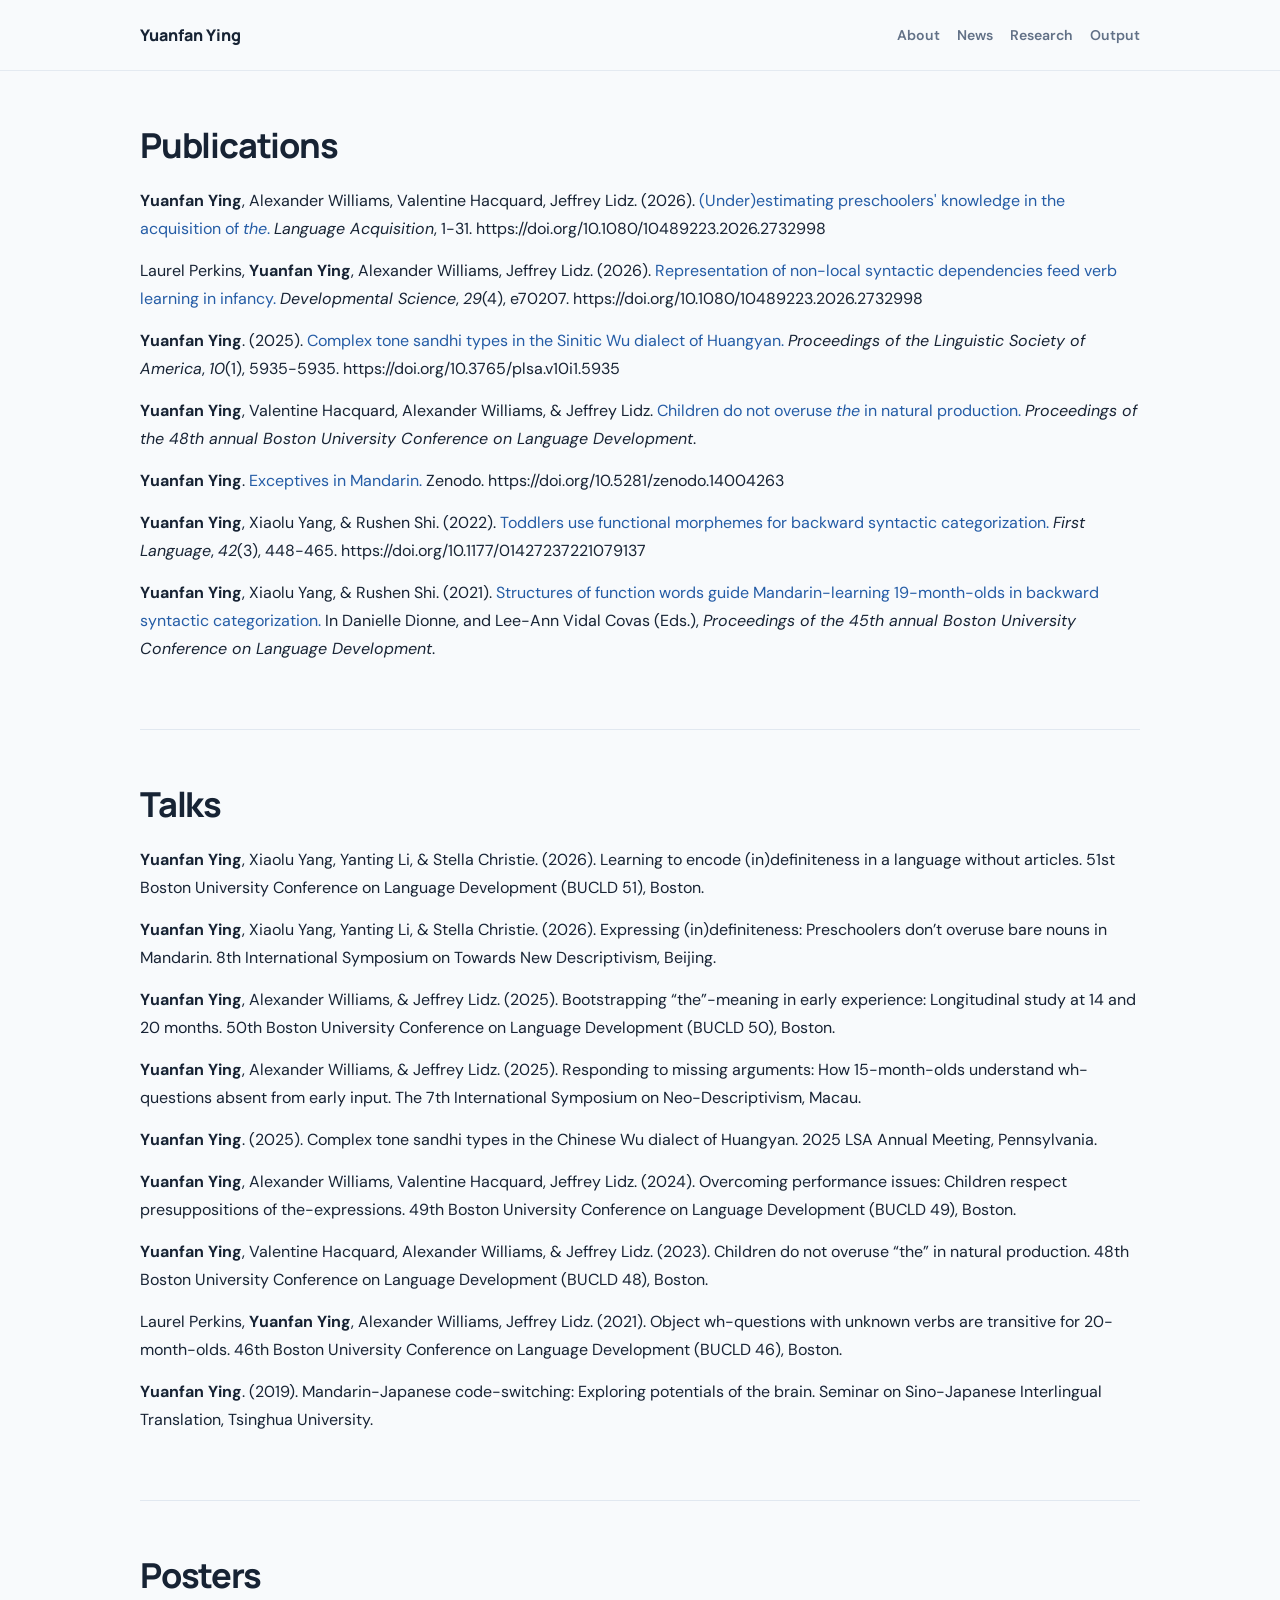
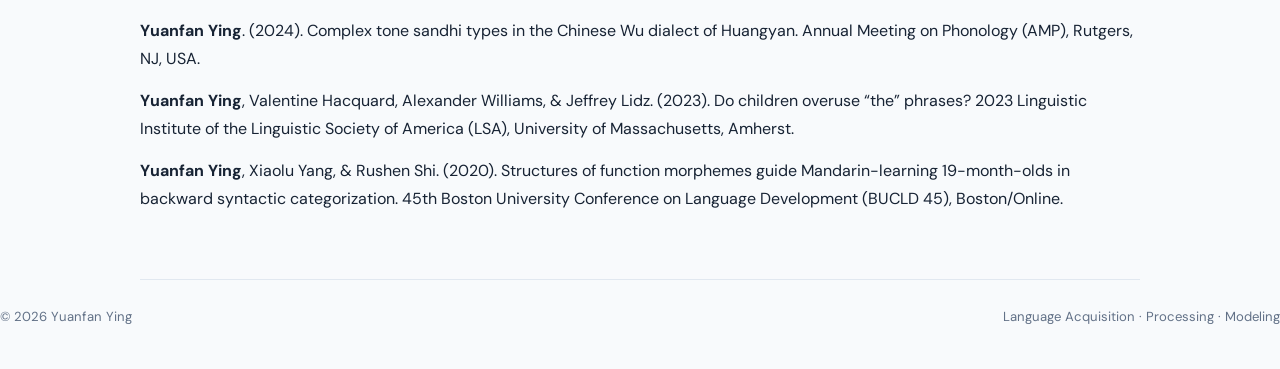
==== output.html @ f71a1c11 "Rename output to output.html" ====
<!doctype html>
<html lang="en">
<head>
  <meta charset="utf-8">
  <meta name="viewport" content="width=device-width, initial-scale=1">
  <meta name="description" content="Research projects by Yuanfan Ying.">
  <meta name="theme-color" content="#f8fafc">
  <title>Research Projects | Yuanfan Ying</title>
  <link rel="stylesheet" href="style.css">
</head>
<body>
  <header class="site-header">
    <div class="container header-inner">
      <a class="site-name" href="index.html">Yuanfan Ying</a>
      <nav aria-label="Main navigation">
        <a href="index.html#about">About</a>
        <a href="index.html#news">News</a>
        <a href="research.html">Research</a>
        <a href="output.html">Output</a>
      </nav>
    </div>
  </header>

<main class="container">
<section class="section" id="publications">
      <div class="section-heading">
        <h2>Publications</h2>
      </div>
        <p><strong>Yuanfan Ying</strong>, Alexander Williams, Valentine Hacquard, Jeffrey Lidz. (2026). 
          <a href="https://doi.org/10.1080/10489223.2026.2732998">(Under)estimating preschoolers' knowledge in the acquisition of <i>the</i>.</a>
          <i>Language Acquisition</i>, 1-31. https://doi.org/10.1080/10489223.2026.2732998</p>
        <p>Laurel Perkins, <strong>Yuanfan Ying</strong>, Alexander Williams, Jeffrey Lidz. (2026). 
          <a href="https://doi.org/10.1111/desc.70207">Representation of non-local syntactic dependencies feed verb learning in infancy.</a>
          <i>Developmental Science</i>, <i>29</i>(4), e70207. https://doi.org/10.1080/10489223.2026.2732998</p>
        <p><strong>Yuanfan Ying</strong>. (2025). 
          <a href="https://doi.org/10.3765/plsa.v10i1.5935">Complex tone sandhi types in the Sinitic Wu dialect of Huangyan.</a> 
          <i>Proceedings of the Linguistic Society of America</i>, <i>10</i>(1), 5935-5935. https://doi.org/10.3765/plsa.v10i1.5935</p>
      <p><strong>Yuanfan Ying</strong>, Valentine Hacquard, Alexander Williams, & Jeffrey Lidz.
          <a href="https://doi.org/10.3765/plsa.v10i1.5935">Children do not overuse <i>the</i> in natural production.</a> 
          <i>Proceedings of the 48th annual Boston University Conference on Language Development</i>.</p>
      <p><strong>Yuanfan Ying</strong>. <a href="https://doi.org/10.5281/zenodo.14004263">Exceptives in Mandarin.</a> Zenodo. https://doi.org/10.5281/zenodo.14004263</p>
      <p><strong>Yuanfan Ying</strong>, Xiaolu Yang, & Rushen Shi. (2022). <a href="https://doi.org/10.1177/01427237221079137">Toddlers use functional morphemes for backward syntactic categorization.</a> <i>First Language</i>, <i>42</i>(3), 448-465. https://doi.org/10.1177/01427237221079137 </p>
      <p><strong>Yuanfan Ying</strong>, Xiaolu Yang, & Rushen Shi. (2021). <a href="https://www.lingref.com/bucld/45/BUCLD45-60.pdf">Structures of function words guide Mandarin-learning 19-month-olds in backward syntactic categorization.</a> 
        In Danielle Dionne, and Lee-Ann Vidal Covas (Eds.), <i>Proceedings of the 45th annual Boston University Conference on Language Development</i>.</p>
    </section>

<section class="section" id="talks">
      <div class="section-heading">
        <h2>Talks</h2>
      </div>
      <p><strong>Yuanfan Ying</strong>, Xiaolu Yang, Yanting Li, & Stella Christie. (2026). 
Learning to encode (in)definiteness in a language without articles. 
51st Boston University Conference on Language Development (BUCLD 51), Boston.</p>
      <p><strong>Yuanfan Ying</strong>, Xiaolu Yang, Yanting Li, & Stella Christie. (2026). 
Expressing (in)definiteness: Preschoolers don’t overuse bare nouns in Mandarin. 
8th International Symposium on Towards New Descriptivism, Beijing.</p>
      <p><strong>Yuanfan Ying</strong>, Alexander Williams, & Jeffrey Lidz. (2025). 
Bootstrapping “the”-meaning in early experience: Longitudinal study at 14 and 20 months. 
50th Boston University Conference on Language Development (BUCLD 50), Boston.</p>
      <p><strong>Yuanfan Ying</strong>, Alexander Williams, & Jeffrey Lidz. (2025). 
Responding to missing arguments: How 15-month-olds understand wh-questions absent from early input. 
The 7th International Symposium on Neo-Descriptivism, Macau.</p>
      <p><strong>Yuanfan Ying</strong>. (2025). 
Complex tone sandhi types in the Chinese Wu dialect of Huangyan. 2025 LSA Annual Meeting, Pennsylvania.</p>
      <p><strong>Yuanfan Ying</strong>, Alexander Williams, Valentine Hacquard, Jeffrey Lidz. (2024). 
Overcoming performance issues: Children respect presuppositions of the-expressions. 49th Boston University Conference on Language Development (BUCLD 49), Boston.</p>      
      <p><strong>Yuanfan Ying</strong>, Valentine Hacquard, Alexander Williams, & Jeffrey Lidz. (2023).
Children do not overuse “the” in natural production. 
48th Boston University Conference on Language Development (BUCLD 48), Boston.</p>
      <p>Laurel Perkins, <strong>Yuanfan Ying</strong>, Alexander Williams, Jeffrey Lidz. (2021). 
Object wh-questions with unknown verbs are transitive for 20-month-olds. 
46th Boston University Conference on Language Development (BUCLD 46), Boston.</p>
      <p><strong>Yuanfan Ying</strong>. (2019). Mandarin-Japanese code-switching: Exploring potentials of the brain. Seminar on Sino-Japanese Interlingual Translation, Tsinghua University.</p>    
    </section>

<section class="section" id="Posters">
      <div class="section-heading">
        <h2>Posters</h2>
      </div>
        <p><strong>Yuanfan Ying</strong>. (2024). 
Complex tone sandhi types in the Chinese Wu dialect of Huangyan. Annual Meeting on Phonology (AMP), Rutgers, NJ, USA.</p>
        <p><strong>Yuanfan Ying</strong>, Valentine Hacquard, Alexander Williams, & Jeffrey Lidz. (2023). 
Do children overuse “the” phrases? 2023 Linguistic Institute of the Linguistic Society of America (LSA), University of Massachusetts, Amherst.</p>
        <p><strong>Yuanfan Ying</strong>, Xiaolu Yang, & Rushen Shi. (2020). 
Structures of function morphemes guide Mandarin-learning 19-month-olds in backward syntactic categorization. 
45th Boston University Conference on Language Development (BUCLD 45), Boston/Online.</p>
    </section>
</main>

<footer class="footer">
    <p>© <span id="year">2026</span> Yuanfan Ying</p>
    <p>Language Acquisition · Processing · Modeling</p>
  </footer>
</body>
</html>
---- style.css ----
@import url('https://fonts.googleapis.com/css2?family=DM+Sans:wght@400;500;600;700&family=Manrope:wght@400;500;600;700;800&display=swap');

:root {
  --page: #f8fafc;
  --surface: #ffffff;
  --text: #172334;
  --muted: #627187;
  --accent: #245ca6;
  --accent-dark: #173f78;
  --accent-soft: #eaf1fb;
  --border: #e1e8f0;
  --max-width: 1000px;
  --radius: 16px;
}

* { box-sizing: border-box; }
html { scroll-behavior: smooth; scroll-padding-top: 92px; }
body {
  margin: 0;
  background: var(--page);
  color: var(--text);
  font-family: "DM Sans", -apple-system, BlinkMacSystemFont, "Segoe UI", sans-serif;
  font-size: 16px;
  line-height: 1.75;
  -webkit-font-smoothing: antialiased;
}
a { color: var(--accent); text-decoration: none; }
a:hover { color: var(--accent-dark); text-decoration: underline; }
p { margin: 0 0 14px; }
h1, h2, h3 { font-family: "Manrope", "DM Sans", sans-serif; line-height: 1.25; letter-spacing: -0.035em; }
h1 { margin: 0; font-size: clamp(2.6rem, 6vw, 4rem); font-weight: 800; }
h2 { margin: 0; font-size: clamp(1.7rem, 3vw, 2.15rem); font-weight: 750; }
h3 { margin: 0 0 7px; font-size: 1.08rem; font-weight: 750; }
.container { width: min(var(--max-width), calc(100% - 44px)); margin-inline: auto; }

.site-header {
  position: sticky; top: 0; z-index: 20;
  background: rgb(248 250 252 / 92%);
  border-bottom: 1px solid rgb(225 232 240 / 85%);
  backdrop-filter: blur(14px);
}
.header-inner { min-height: 70px; display: flex; align-items: center; justify-content: space-between; gap: 24px; }
.site-name { color: var(--text); font-family: "Manrope", sans-serif; font-weight: 800; white-space: nowrap; }
.site-name:hover { color: var(--accent); text-decoration: none; }
nav { display: flex; flex-wrap: wrap; align-items: center; justify-content: flex-end; gap: 5px 17px; }
nav a { color: var(--muted); font-size: .88rem; font-weight: 600; }
nav a:hover { color: var(--accent); text-decoration: none; }

.section { padding: 52px 0; border-bottom: 1px solid var(--border); }
.intro { display: grid; grid-template-columns: minmax(0, 1fr) 210px; gap: 54px; align-items: start; padding-top: 68px; padding-bottom: 58px; }
.eyebrow { margin: 0 0 10px; color: var(--accent); font-size: .75rem; font-weight: 800; letter-spacing: .12em; text-transform: uppercase; }
.subtitle { margin: 12px 0 22px; color: var(--muted); font-size: 1.1rem; font-weight: 500; }
.intro-copy > p:not(.eyebrow):not(.subtitle) { max-width: 68ch; }
.links { display: flex; flex-wrap: wrap; gap: 9px 18px; margin-top: 22px; }
.links a { font-size: .92rem; font-weight: 700; }
.profile { margin: 7px 0 0; }
.profile img { display: block; width: 100%; aspect-ratio: 4 / 5; object-fit: cover; border: 1px solid var(--border); border-radius: 22px; background: #edf2f8; }
.profile figcaption { margin-top: 9px; color: var(--muted); text-align: center; font-size: .76rem; }

.section-heading { margin-bottom: 21px; }
.section-heading .eyebrow { margin-bottom: 7px; }
.section-lead { max-width: 72ch; color: var(--muted); }
.interest-grid { display: grid; grid-template-columns: repeat(3, minmax(0, 1fr)); gap: 14px; margin: 26px 0 14px; }
.interest-card { padding: 20px; border: 1px solid var(--border); border-radius: var(--radius); background: var(--surface); box-shadow: 0 5px 20px rgb(23 35 52 / 3%); }
.card-number { display: inline-block; margin-bottom: 13px; color: var(--accent); font-size: .75rem; font-weight: 800; letter-spacing: .1em; }
.interest-card p { margin: 0; color: var(--muted); font-size: .93rem; }
.small { font-size: .82rem; }
.muted { color: var(--muted); }

.publication { display: grid; grid-template-columns: 68px minmax(0, 1fr); gap: 18px; padding: 23px 0; border-bottom: 1px dashed var(--border); }
.publication:last-of-type { border-bottom: 0; }
.pub-year { padding-top: 2px; color: var(--accent); font-size: .88rem; font-weight: 800; }
.pub-body h3 { margin-bottom: 6px; }
.pub-body p { margin-bottom: 8px; }
.authors { color: var(--muted); font-size: .91rem; }
.item-links { display: flex; flex-wrap: wrap; gap: 8px 16px; margin-top: 10px; font-size: .87rem; font-weight: 700; }

.project { display: grid; grid-template-columns: 42px minmax(0, 1fr); gap: 17px; padding: 21px 0; border-bottom: 1px dashed var(--border); }
.project:last-child { border-bottom: 0; }
.project-icon { display: grid; place-items: center; width: 40px; height: 40px; border-radius: 12px; background: var(--accent-soft); color: var(--accent); font-size: 1.2rem; font-weight: 800; }
.project p { max-width: 75ch; }

.timeline-item, .teaching-item, .note-item { display: grid; grid-template-columns: 145px minmax(0, 1fr); gap: 22px; padding: 16px 0; }
.timeline-date, .teaching-date, .note-date { color: var(--muted); font-size: .9rem; font-weight: 600; }
.timeline-item p, .teaching-item p, .note-item p { margin-bottom: 6px; }
.note-item { border-bottom: 1px dashed var(--border); }
.note-item h3 a { color: var(--text); }
.note-item h3 a:hover { color: var(--accent); }

.cv-section { display: grid; grid-template-columns: minmax(0, 1fr) auto; gap: 12px 24px; align-items: center; }
.cv-section > div p:last-child { max-width: 65ch; }
.button-link { display: inline-flex; align-items: center; gap: 10px; padding: 10px 16px; border: 1px solid var(--accent); border-radius: 10px; background: var(--accent); color: white; font-size: .9rem; font-weight: 700; white-space: nowrap; }
.button-link:hover { background: var(--accent-dark); color: white; text-decoration: none; }
.cv-note { grid-column: 1 / -1; margin: 0; }
code { padding: 2px 5px; border-radius: 5px; background: #edf2f8; font-size: .9em; }

.footer { display: flex; justify-content: space-between; gap: 20px; padding: 26px 0 40px; color: var(--muted); font-size: .82rem; }
.footer p { margin: 0; }

@media (max-width: 760px) {
  .container { width: min(var(--max-width), calc(100% - 30px)); }
  .header-inner { align-items: flex-start; flex-direction: column; gap: 7px; padding: 13px 0 12px; }
  nav { justify-content: flex-start; gap: 7px 14px; }
  nav a { font-size: .84rem; }
  .intro { grid-template-columns: 1fr; gap: 24px; padding-top: 42px; }
  .profile { grid-row: 1; width: 145px; }
  .profile img { aspect-ratio: 1; border-radius: 18px; }
  .section { padding: 38px 0; }
  .interest-grid { grid-template-columns: 1fr; }
  .interest-card { padding: 17px; }
  .cv-section { grid-template-columns: 1fr; }
  .cv-note { grid-column: auto; }
  .footer { flex-direction: column; gap: 4px; }
}
@media (max-width: 480px) {
  .publication { grid-template-columns: 1fr; gap: 2px; }
  .timeline-item, .teaching-item, .note-item { grid-template-columns: 1fr; gap: 2px; }
  .project { grid-template-columns: 34px minmax(0, 1fr); gap: 12px; }
  .project-icon { width: 34px; height: 34px; }
}
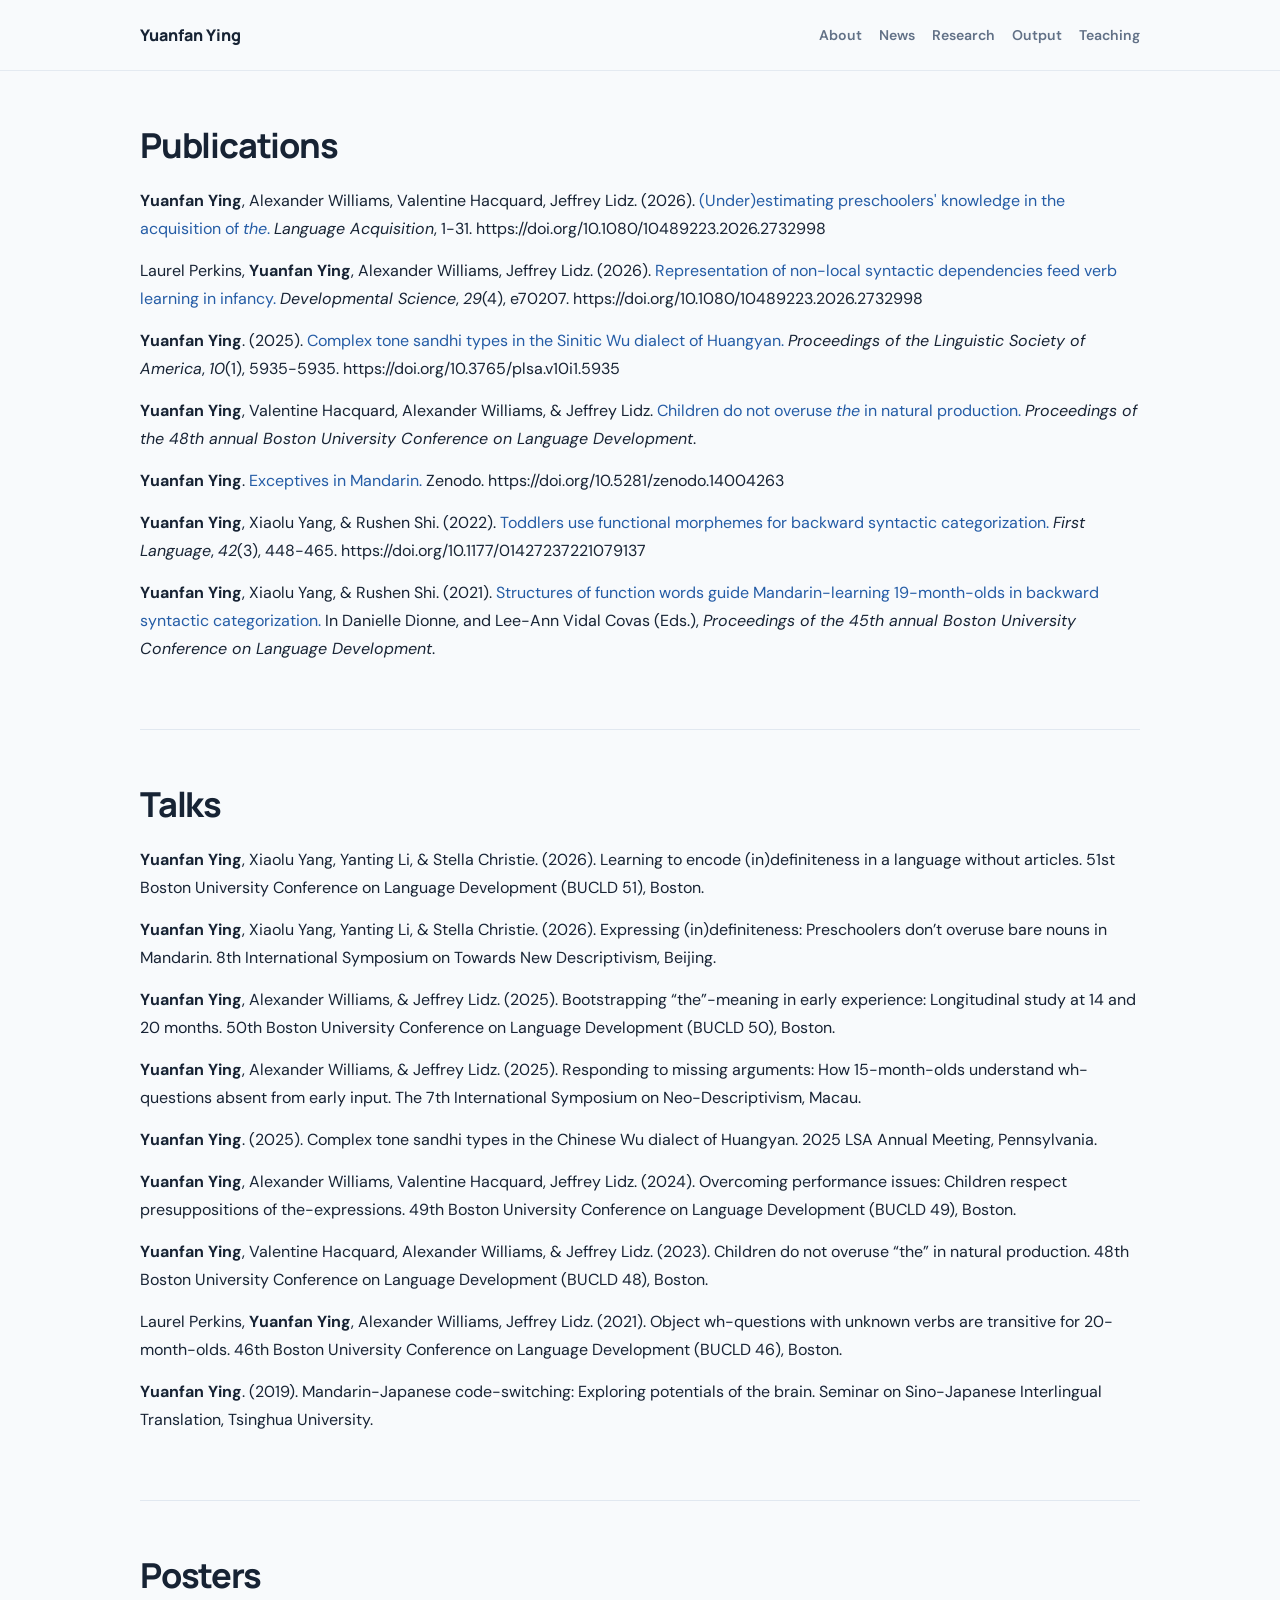
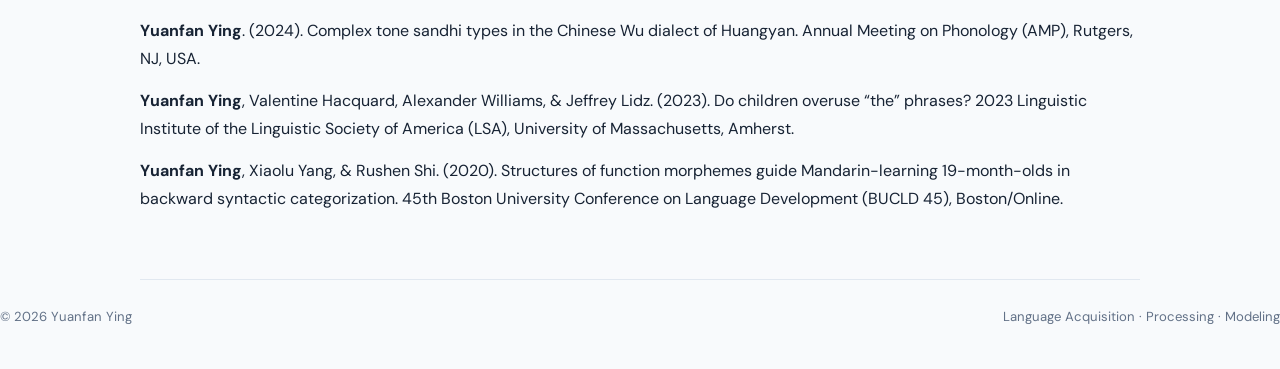
==== commit 4ea04e4a: "Update output.html" ====
--- a/output.html
+++ b/output.html
@@ -17,6 +17,7 @@
         <a href="index.html#news">News</a>
         <a href="research.html">Research</a>
         <a href="output.html">Output</a>
+        <a href="teaching.html">Teaching</a>
       </nav>
     </div>
   </header>
